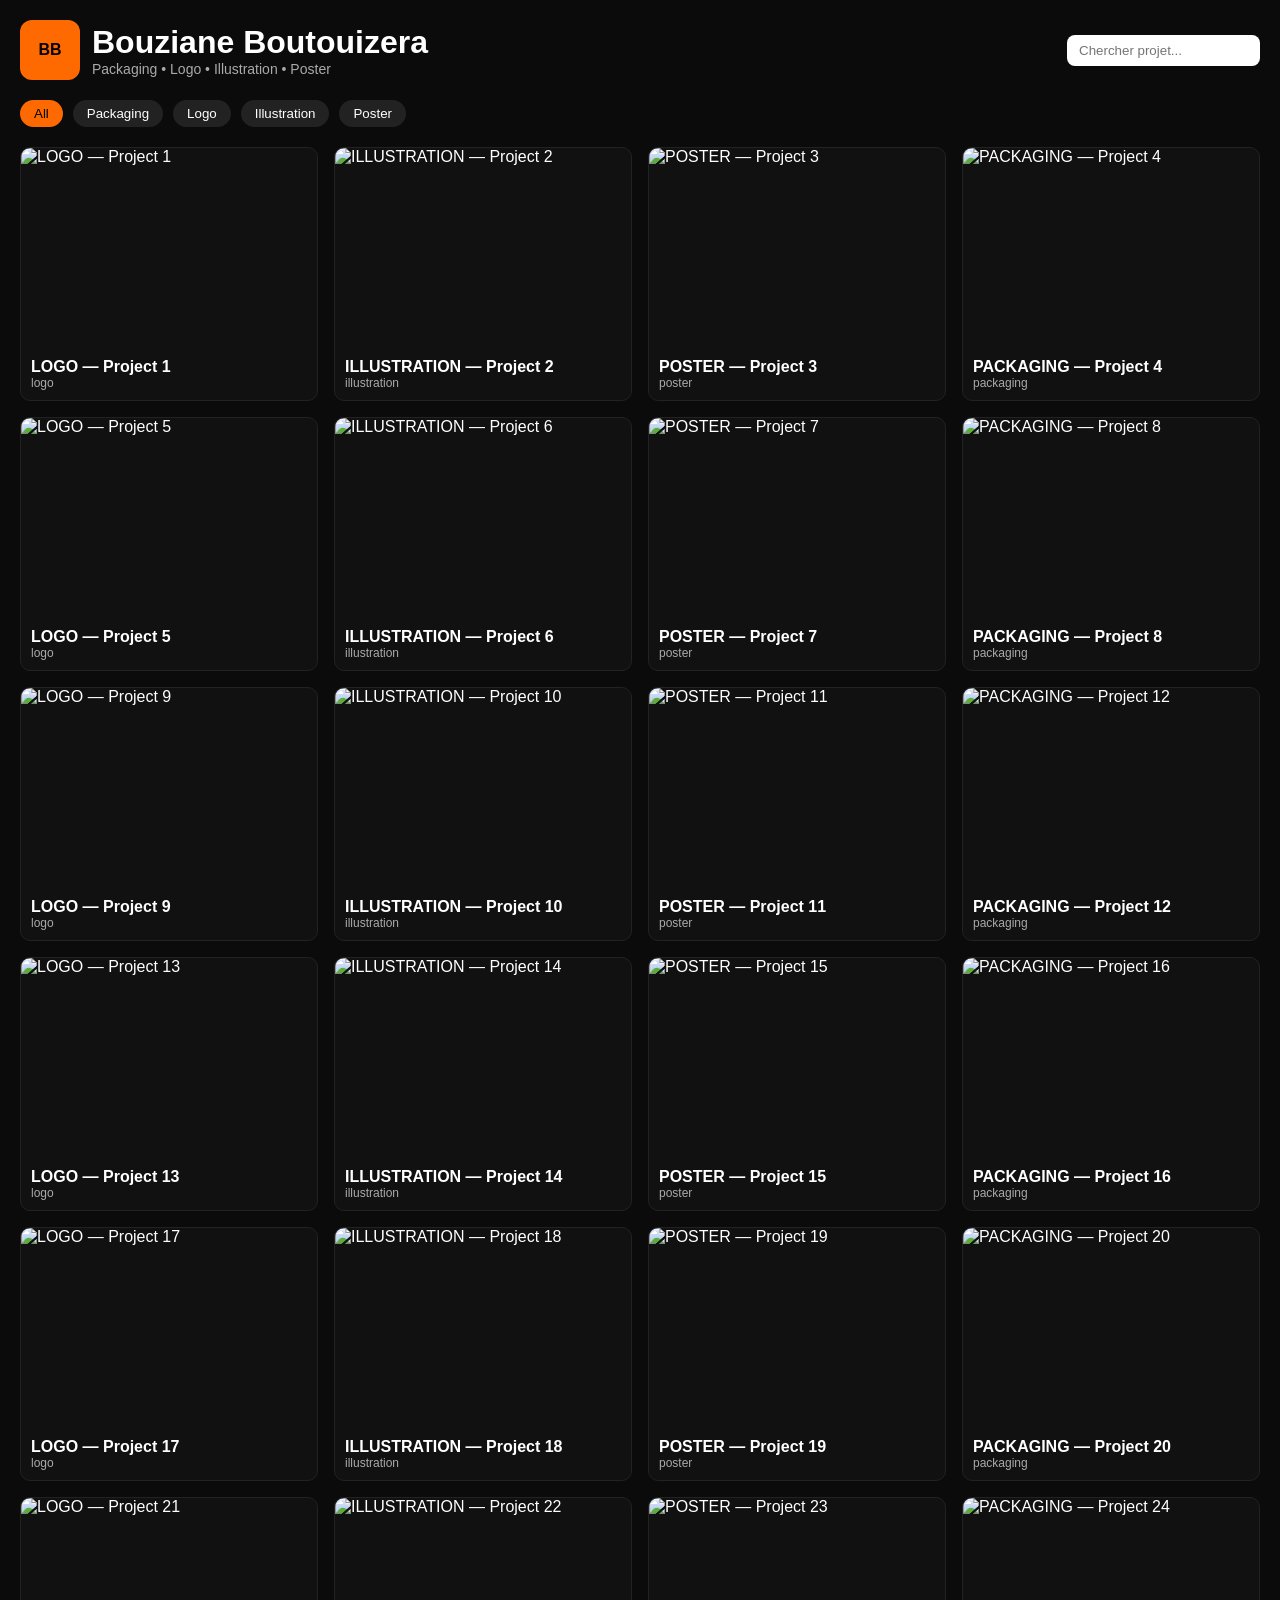
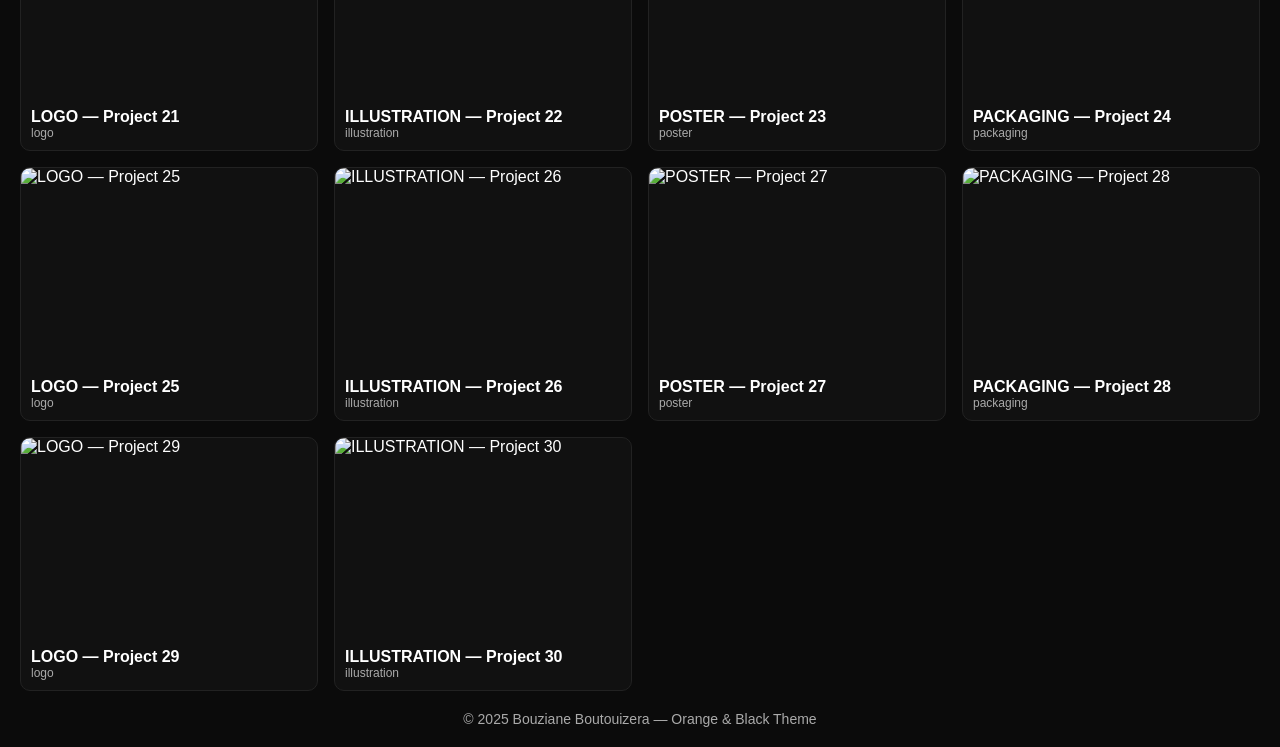
==== index.html @ 8f553ba3 "Add files via upload" ====
<!DOCTYPE html>
<html lang="fr">
<head>
  <meta charset="UTF-8">
  <meta name="viewport" content="width=device-width, initial-scale=1.0">
  <title>Bouziane Boutouizera — Portfolio</title>
  <link rel="stylesheet" href="style.css">
</head>
<body>
  <header>
    <div class="brand">
      <div class="logo">BB</div>
      <div>
        <h1>Bouziane Boutouizera</h1>
        <p class="lead">Packaging • Logo • Illustration • Poster</p>
      </div>
    </div>
    <div class="controls">
      <input id="search" class="search" placeholder="Chercher projet...">
    </div>
  </header>

  <nav class="filters">
    <button class="chip active" data-filter="all">All</button>
    <button class="chip" data-filter="packaging">Packaging</button>
    <button class="chip" data-filter="logo">Logo</button>
    <button class="chip" data-filter="illustration">Illustration</button>
    <button class="chip" data-filter="poster">Poster</button>
  </nav>

  <section id="gallery" class="gallery"></section>

  <div id="lightbox" class="lightbox">
    <button id="lbClose" class="lb-close">Close</button>
    <img id="lbImage" src="" alt="">
  </div>

  <footer>
    <p>© 2025 Bouziane Boutouizera — Orange & Black Theme</p>
  </footer>

  <script src="script.js"></script>
</body>
</html>
---- style.css ----
:root {
  --accent: #ff6a00;
  --bg: #0b0b0b;
  --muted: #aaa;
  --gap: 16px;
}

* { box-sizing: border-box; margin: 0; padding: 0; }
body {
  font-family: Arial, sans-serif;
  background: var(--bg);
  color: #fff;
  padding: 20px;
}

header {
  display: flex;
  justify-content: space-between;
  align-items: center;
  margin-bottom: 20px;
}

.brand { display: flex; align-items: center; gap: 12px; }
.logo {
  width: 60px; height: 60px; border-radius: 12px;
  background: var(--accent); display: flex; align-items: center;
  justify-content: center; font-weight: bold; color: #000;
}

.lead { color: var(--muted); font-size: 14px; }

.controls { display: flex; gap: 10px; }
.search {
  padding: 8px 12px; border-radius: 8px;
  border: none; outline: none;
}

.filters { margin-bottom: 20px; display: flex; gap: 10px; flex-wrap: wrap; }
.chip {
  padding: 6px 14px; border-radius: 20px;
  background: #222; color: #fff; cursor: pointer; border: none;
}
.chip.active { background: var(--accent); color: #000; }

.gallery {
  display: grid;
  grid-template-columns: repeat(auto-fill, minmax(280px, 1fr));
  gap: var(--gap);
}
.card {
  background: #111; border-radius: 10px; overflow: hidden; cursor: pointer;
  border: 1px solid #222;
}
.card img {
  width: 100%; height: 200px; object-fit: cover; display: block;
}
.meta { padding: 10px; }
.meta h3 { font-size: 16px; }
.meta p { font-size: 12px; color: var(--muted); }

.lightbox {
  position: fixed; inset: 0; display: none; place-items: center;
  background: rgba(0,0,0,0.8); z-index: 100;
}
.lightbox.open { display: grid; }
.lightbox img { max-width: 90%; max-height: 80%; border-radius: 8px; }
.lb-close {
  position: absolute; top: 20px; right: 20px;
  background: var(--accent); border: none; padding: 8px 12px;
  border-radius: 8px; font-weight: bold; cursor: pointer;
}

footer {
  margin-top: 20px; text-align: center; color: var(--muted); font-size: 14px;
}
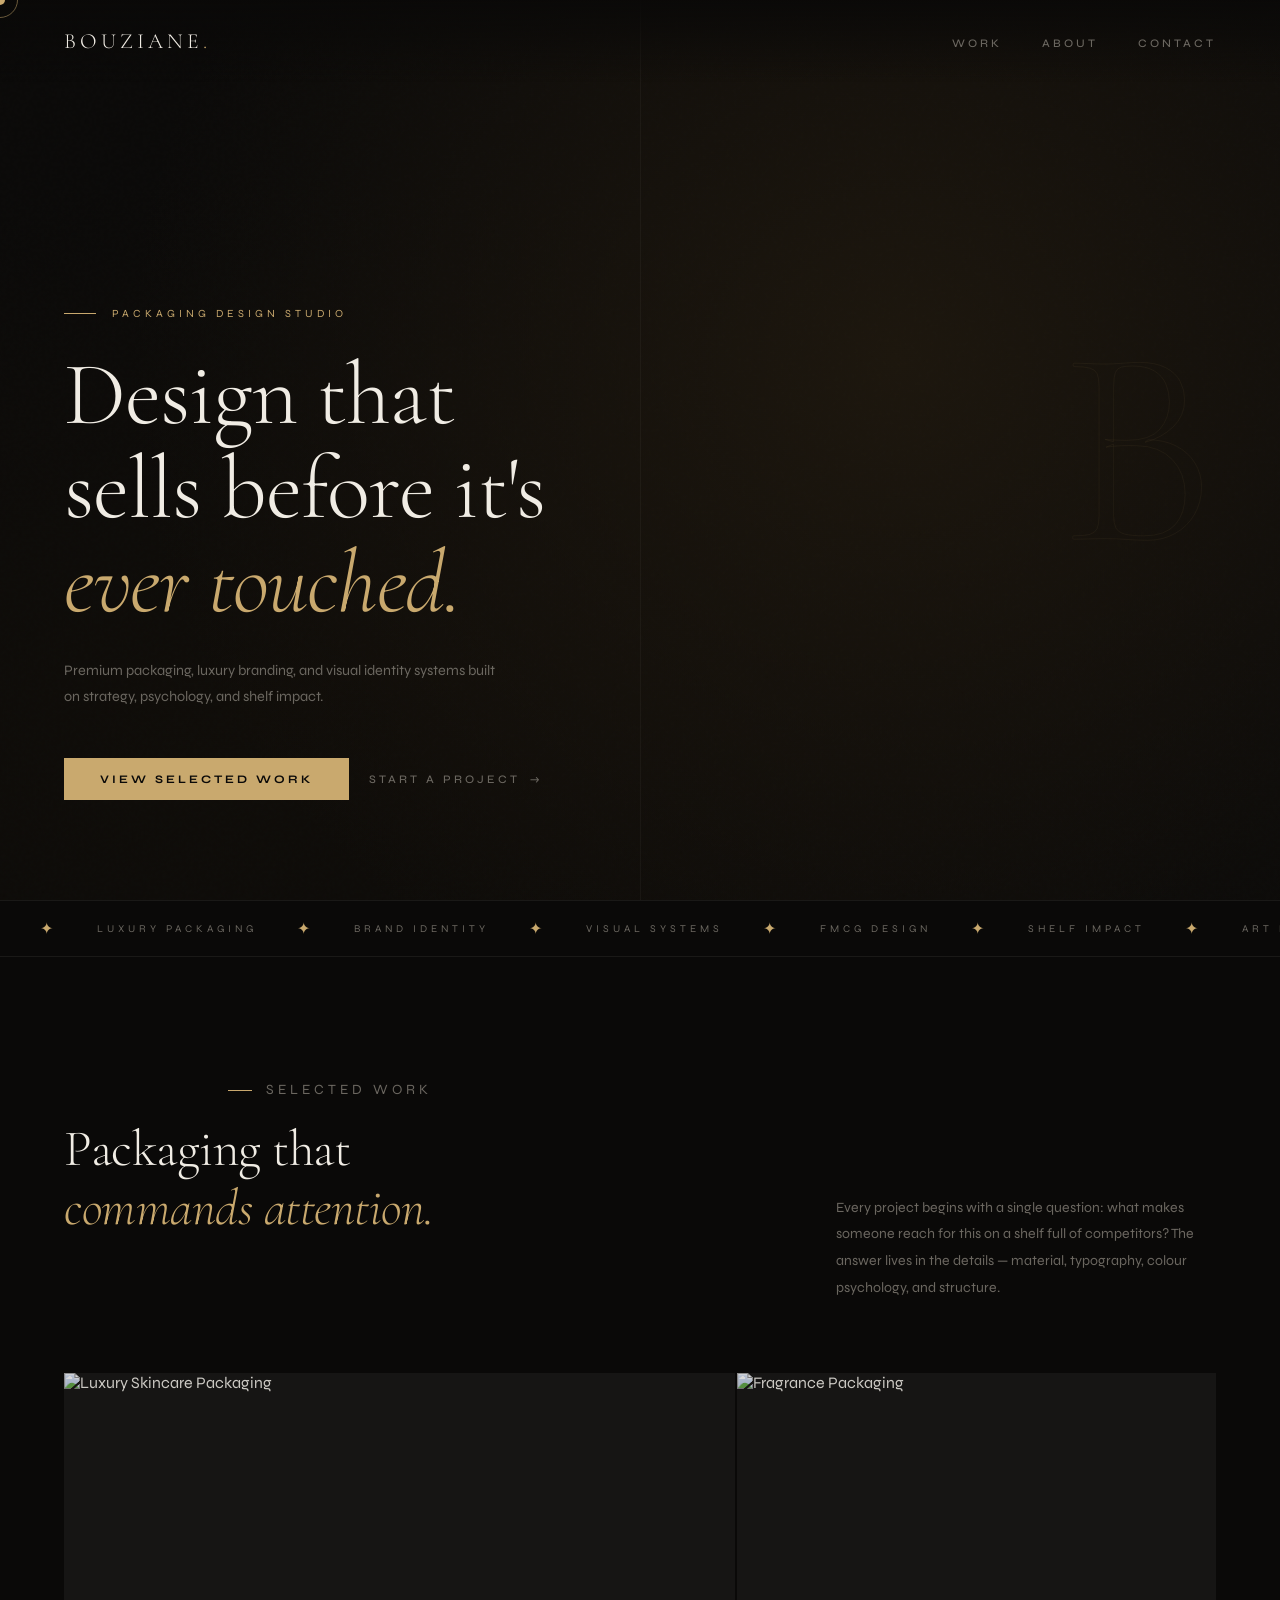
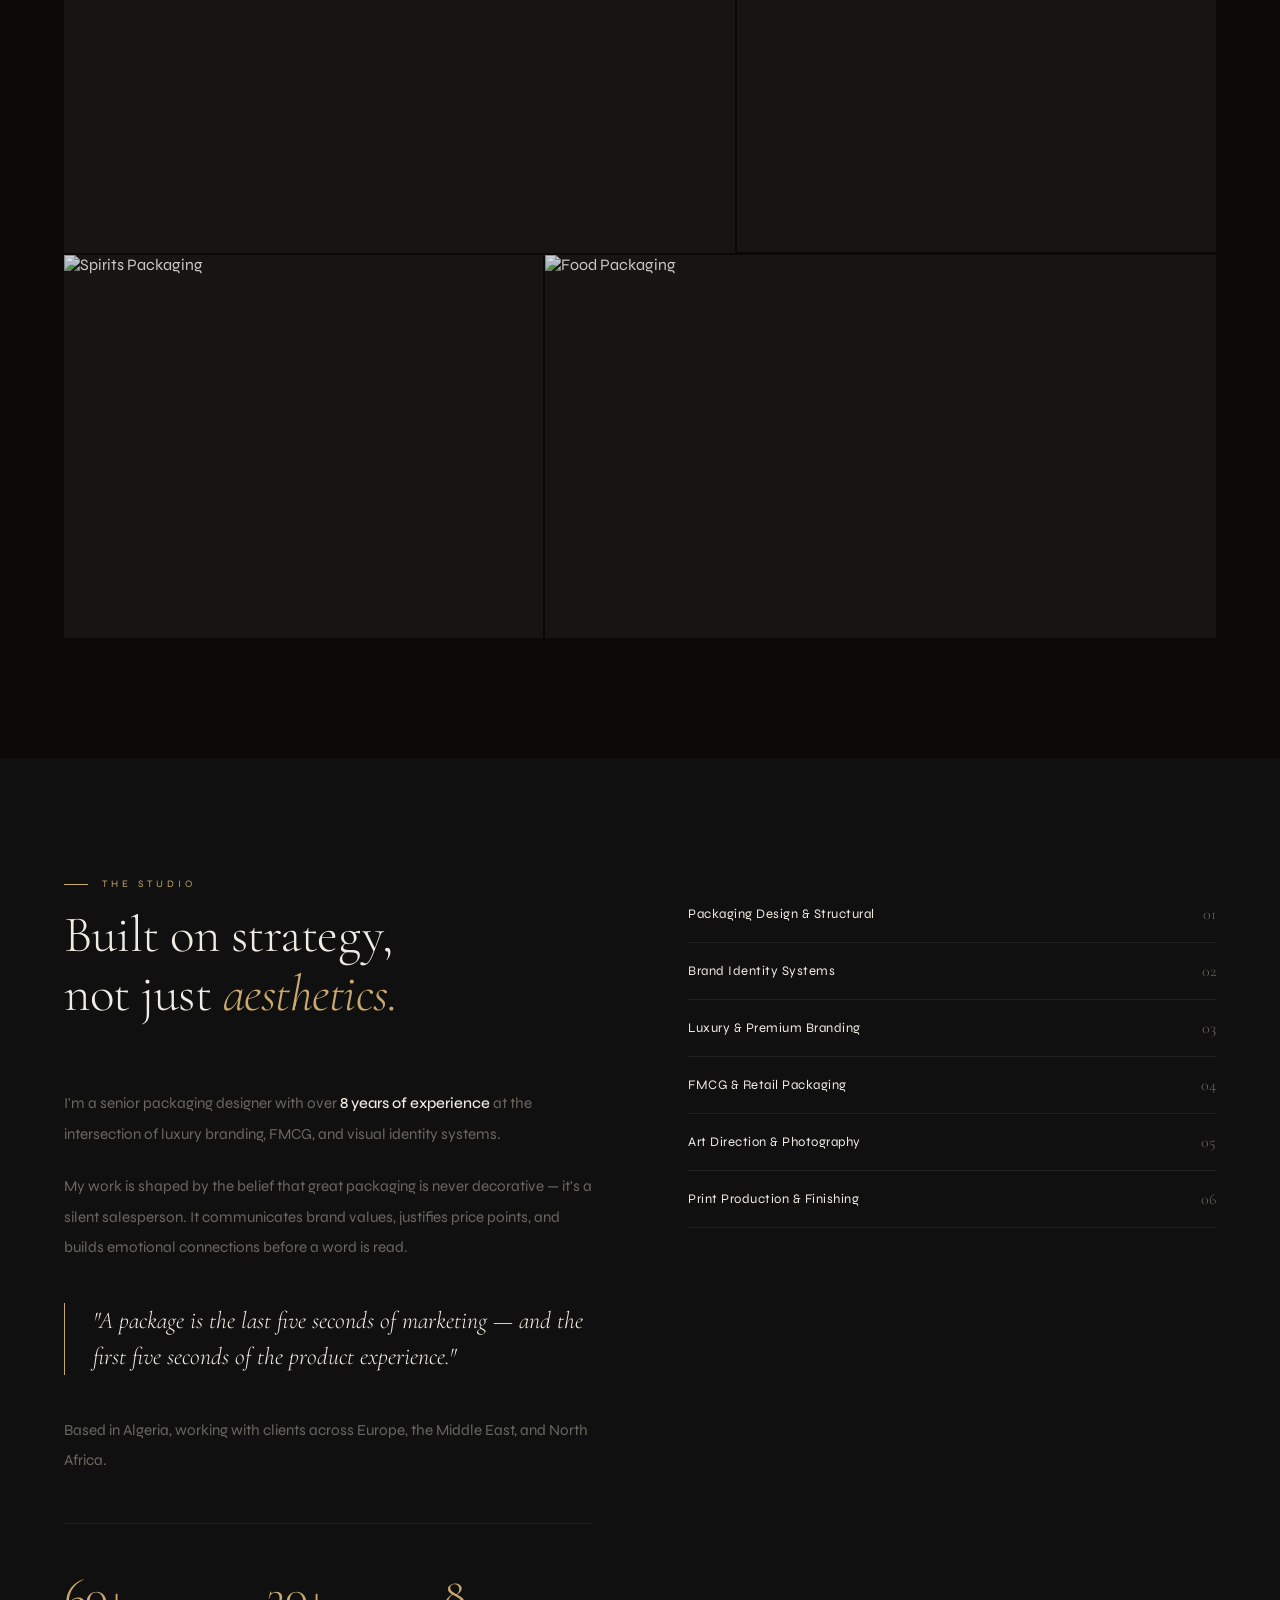
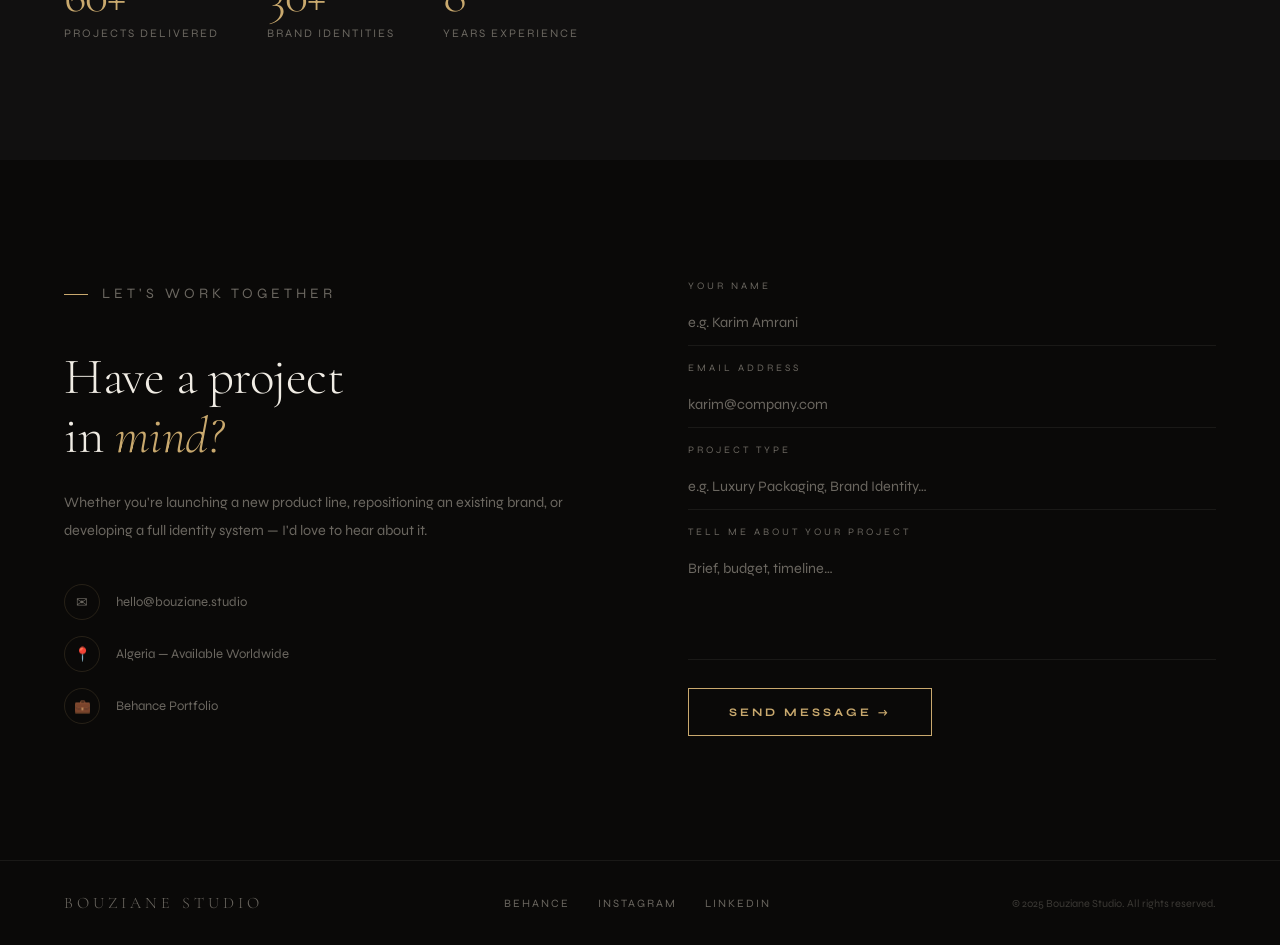
==== commit be87bcf3: "Redesign portfolio website with new features Updated the portfolio website to a new design with impr" ====
--- a/index.html
+++ b/index.html
@@ -1,44 +1,635 @@
 <!DOCTYPE html>
-<html lang="fr">
+<html lang="en">
 <head>
-  <meta charset="UTF-8">
-  <meta name="viewport" content="width=device-width, initial-scale=1.0">
-  <title>Bouziane Boutouizera — Portfolio</title>
-  <link rel="stylesheet" href="style.css">
+<meta charset="UTF-8"/>
+<meta name="viewport" content="width=device-width, initial-scale=1.0"/>
+<title>Bouziane Studio — Packaging Designer</title>
+<link href="https://fonts.googleapis.com/css2?family=Cormorant+Garamond:ital,wght@0,300;0,400;0,600;1,300;1,400&family=Syne:wght@400;500;700&display=swap" rel="stylesheet">
+<style>
+:root{
+  --bg:#0a0908;
+  --surface:#111010;
+  --card:#161514;
+  --text:#f0ece4;
+  --muted:#6b6760;
+  --accent:#c9a96e;
+  --accent2:#8a6e42;
+  --border:rgba(201,169,110,0.15);
+  --border-soft:rgba(240,236,228,0.07);
+}
+*{margin:0;padding:0;box-sizing:border-box;}
+html{scroll-behavior:smooth;}
+body{background:var(--bg);color:var(--text);font-family:'Syne',sans-serif;overflow-x:hidden;cursor:none;}
+
+/* CUSTOM CURSOR */
+.cursor{
+  position:fixed;width:10px;height:10px;background:var(--accent);
+  border-radius:50%;pointer-events:none;z-index:9999;
+  transform:translate(-50%,-50%);transition:transform 0.1s,width 0.3s,height 0.3s,background 0.3s;
+}
+.cursor-ring{
+  position:fixed;width:36px;height:36px;
+  border:1px solid rgba(201,169,110,0.5);
+  border-radius:50%;pointer-events:none;z-index:9998;
+  transform:translate(-50%,-50%);transition:transform 0.18s ease,width 0.3s,height 0.3s;
+}
+body:hover .cursor{opacity:1;}
+
+/* NAV */
+nav{
+  position:fixed;top:0;left:0;right:0;z-index:500;
+  display:flex;justify-content:space-between;align-items:center;
+  padding:28px 64px;
+  background:linear-gradient(to bottom,rgba(10,9,8,0.95),transparent);
+  mix-blend-mode:normal;
+}
+.nav-logo{
+  font-family:'Cormorant Garamond',serif;
+  font-size:1.35rem;font-weight:300;letter-spacing:4px;
+  text-transform:uppercase;color:var(--text);text-decoration:none;
+}
+.nav-logo span{color:var(--accent);}
+.nav-links{display:flex;gap:40px;list-style:none;}
+.nav-links a{
+  color:var(--muted);text-decoration:none;font-size:0.72rem;
+  letter-spacing:3px;text-transform:uppercase;font-weight:500;
+  transition:color 0.3s;position:relative;
+}
+.nav-links a::after{
+  content:'';position:absolute;bottom:-4px;left:0;width:0;height:1px;
+  background:var(--accent);transition:width 0.3s;
+}
+.nav-links a:hover{color:var(--accent);}
+.nav-links a:hover::after{width:100%;}
+
+/* HERO */
+.hero{
+  height:100vh;position:relative;display:flex;
+  align-items:flex-end;padding:0 64px 100px;overflow:hidden;
+}
+.hero-bg{
+  position:absolute;inset:0;
+  background:radial-gradient(ellipse 60% 80% at 70% 40%,#1c160d,transparent),
+             radial-gradient(ellipse 80% 60% at 20% 80%,#0f0c08,transparent),
+             var(--bg);
+}
+.hero-lines{
+  position:absolute;inset:0;overflow:hidden;opacity:0.04;
+}
+.hero-lines::before{
+  content:'';position:absolute;top:0;left:50%;
+  width:1px;height:100%;background:var(--text);
+}
+.noise-overlay{
+  position:absolute;inset:0;
+  background-image:url("data:image/svg+xml,%3Csvg viewBox='0 0 256 256' xmlns='http://www.w3.org/2000/svg'%3E%3Cfilter id='noise'%3E%3CfeTurbulence type='fractalNoise' baseFrequency='0.9' numOctaves='4' stitchTiles='stitch'/%3E%3C/filter%3E%3Crect width='100%25' height='100%25' filter='url(%23noise)' opacity='0.03'/%3E%3C/svg%3E");
+  opacity:0.4;pointer-events:none;
+}
+.hero-number{
+  position:absolute;top:50%;right:64px;transform:translateY(-50%);
+  font-family:'Cormorant Garamond',serif;font-size:22vw;font-weight:300;
+  color:transparent;-webkit-text-stroke:1px rgba(201,169,110,0.06);
+  line-height:1;pointer-events:none;user-select:none;
+  animation:driftUp 20s ease-in-out infinite alternate;
+}
+@keyframes driftUp{from{transform:translateY(-48%)} to{transform:translateY(-52%)}}
+
+.hero-content{position:relative;z-index:2;max-width:680px;}
+.hero-eyebrow{
+  font-size:0.68rem;letter-spacing:4px;text-transform:uppercase;
+  color:var(--accent);margin-bottom:28px;display:flex;align-items:center;gap:16px;
+  opacity:0;animation:fadeUp 1s 0.3s forwards;
+}
+.hero-eyebrow::before{content:'';width:32px;height:1px;background:var(--accent);}
+.hero h1{
+  font-family:'Cormorant Garamond',serif;
+  font-size:clamp(3.5rem,7vw,6rem);font-weight:300;line-height:1.05;
+  letter-spacing:-1px;margin-bottom:28px;
+  opacity:0;animation:fadeUp 1s 0.5s forwards;
+}
+.hero h1 em{font-style:italic;color:var(--accent);}
+.hero-desc{
+  font-size:0.9rem;color:var(--muted);max-width:440px;
+  line-height:1.8;margin-bottom:48px;font-weight:400;
+  opacity:0;animation:fadeUp 1s 0.7s forwards;
+}
+.hero-cta{
+  display:flex;gap:20px;align-items:center;
+  opacity:0;animation:fadeUp 1s 0.9s forwards;
+}
+.btn-gold{
+  display:inline-block;padding:14px 36px;
+  background:var(--accent);color:#0a0908;
+  font-size:0.72rem;letter-spacing:3px;text-transform:uppercase;font-weight:700;
+  text-decoration:none;border:none;cursor:none;
+  transition:background 0.3s,transform 0.3s;font-family:'Syne',sans-serif;
+}
+.btn-gold:hover{background:#e0bc84;transform:translateY(-2px);}
+.btn-ghost{
+  font-size:0.72rem;letter-spacing:3px;text-transform:uppercase;
+  color:var(--muted);text-decoration:none;
+  display:flex;align-items:center;gap:10px;
+  transition:color 0.3s;font-weight:500;
+}
+.btn-ghost::after{content:'→';transition:transform 0.3s;}
+.btn-ghost:hover{color:var(--text);}
+.btn-ghost:hover::after{transform:translateX(6px);}
+
+/* MARQUEE */
+.marquee-wrap{
+  border-top:1px solid var(--border-soft);
+  border-bottom:1px solid var(--border-soft);
+  padding:18px 0;overflow:hidden;
+  opacity:0;animation:fadeIn 1s 1.2s forwards;
+}
+.marquee-track{
+  display:flex;gap:0;
+  animation:marquee 24s linear infinite;
+  width:max-content;
+}
+.marquee-item{
+  font-size:0.65rem;letter-spacing:4px;text-transform:uppercase;
+  color:var(--muted);padding:0 40px;display:flex;align-items:center;gap:40px;
+  white-space:nowrap;
+}
+.marquee-item span{color:var(--accent);font-size:1rem;}
+@keyframes marquee{from{transform:translateX(0)} to{transform:translateX(-50%)}}
+
+/* SECTION BASE */
+section{padding:120px 64px;}
+.section-label{
+  font-size:0.62rem;letter-spacing:4px;text-transform:uppercase;
+  color:var(--accent);margin-bottom:16px;display:flex;align-items:center;gap:14px;
+}
+.section-label::before{content:'';width:24px;height:1px;background:var(--accent);}
+.section-title{
+  font-family:'Cormorant Garamond',serif;
+  font-size:clamp(2.2rem,4vw,3.5rem);font-weight:300;
+  line-height:1.15;letter-spacing:-0.5px;margin-bottom:64px;
+}
+.section-title em{font-style:italic;color:var(--accent);}
+
+/* WORK SECTION */
+#work{background:var(--bg);}
+.work-intro{
+  display:grid;grid-template-columns:1fr 1fr;
+  gap:4rem;align-items:end;margin-bottom:72px;
+}
+.work-intro p{
+  color:var(--muted);font-size:0.88rem;line-height:1.9;font-weight:400;
+  max-width:380px;margin-left:auto;
+}
+.projects-grid{
+  display:grid;grid-template-columns:repeat(12,1fr);
+  grid-auto-rows:min-content;gap:2px;
+}
+.project-item{
+  position:relative;overflow:hidden;cursor:none;
+  background:var(--card);
+}
+.project-item:nth-child(1){grid-column:span 7;aspect-ratio:7/5;}
+.project-item:nth-child(2){grid-column:span 5;aspect-ratio:5/5;}
+.project-item:nth-child(3){grid-column:span 5;aspect-ratio:5/4;}
+.project-item:nth-child(4){grid-column:span 7;aspect-ratio:7/4;}
+.project-item img{
+  width:100%;height:100%;object-fit:cover;
+  transition:transform 0.8s cubic-bezier(0.25,0.46,0.45,0.94),filter 0.5s;
+  filter:brightness(0.85) saturate(0.8);
+}
+.project-item:hover img{transform:scale(1.06);filter:brightness(0.7) saturate(1);}
+.project-overlay{
+  position:absolute;inset:0;
+  background:linear-gradient(to top,rgba(10,9,8,0.9) 0%,transparent 60%);
+  opacity:0;transition:opacity 0.4s;
+  display:flex;flex-direction:column;justify-content:flex-end;padding:32px;
+}
+.project-item:hover .project-overlay{opacity:1;}
+.project-tag{
+  font-size:0.62rem;letter-spacing:3px;text-transform:uppercase;
+  color:var(--accent);margin-bottom:8px;
+}
+.project-name{
+  font-family:'Cormorant Garamond',serif;font-size:1.6rem;font-weight:300;
+  letter-spacing:-0.3px;
+}
+.project-arrow{
+  position:absolute;top:24px;right:24px;
+  width:40px;height:40px;border:1px solid rgba(201,169,110,0.4);
+  border-radius:50%;display:flex;align-items:center;justify-content:center;
+  color:var(--accent);font-size:1rem;opacity:0;
+  transform:rotate(-45deg);transition:opacity 0.3s,transform 0.3s;
+}
+.project-item:hover .project-arrow{opacity:1;transform:rotate(0);}
+
+/* ABOUT */
+#about{background:var(--surface);}
+.about-layout{
+  display:grid;grid-template-columns:1fr 1fr;gap:6rem;align-items:start;
+}
+.about-text p{
+  color:var(--muted);font-size:0.95rem;line-height:2;margin-bottom:1.4rem;font-weight:400;
+}
+.about-text p strong{color:var(--text);font-weight:500;}
+.about-quote{
+  margin:40px 0;padding-left:28px;
+  border-left:1px solid var(--accent);
+}
+.about-quote p{
+  font-family:'Cormorant Garamond',serif;font-style:italic;
+  font-size:1.5rem;font-weight:300;line-height:1.5;
+  color:var(--text);margin:0;
+}
+.services-list{margin-top:8px;}
+.service-row{
+  display:flex;justify-content:space-between;align-items:center;
+  padding:18px 0;border-bottom:1px solid var(--border-soft);
+  transition:padding-left 0.3s;cursor:default;
+}
+.service-row:hover{padding-left:8px;}
+.service-row span:first-child{font-size:0.82rem;letter-spacing:0.5px;}
+.service-num{
+  font-family:'Cormorant Garamond',serif;font-size:1rem;
+  color:var(--muted);font-weight:300;
+}
+.stats-row{
+  display:flex;gap:48px;margin-top:48px;padding-top:48px;
+  border-top:1px solid var(--border-soft);
+}
+.stat-block span{display:block;}
+.stat-big{
+  font-family:'Cormorant Garamond',serif;font-size:3rem;font-weight:300;
+  letter-spacing:-1px;color:var(--accent);line-height:1;
+}
+.stat-desc{font-size:0.72rem;letter-spacing:2px;text-transform:uppercase;color:var(--muted);margin-top:6px;}
+
+/* CONTACT */
+#contact{
+  background:var(--bg);
+  display:grid;grid-template-columns:1fr 1fr;gap:6rem;align-items:start;
+}
+.contact-left .section-title{margin-bottom:24px;}
+.contact-left p{
+  color:var(--muted);font-size:0.9rem;line-height:1.9;margin-bottom:40px;
+}
+.contact-detail{
+  display:flex;align-items:center;gap:16px;
+  margin-bottom:16px;color:var(--muted);font-size:0.82rem;
+}
+.contact-detail a{color:var(--muted);text-decoration:none;transition:color 0.2s;}
+.contact-detail a:hover{color:var(--accent);}
+.contact-icon{
+  width:36px;height:36px;border:1px solid var(--border);
+  border-radius:50%;display:flex;align-items:center;justify-content:center;
+  font-size:0.85rem;flex-shrink:0;
+}
+.contact-form{display:flex;flex-direction:column;gap:16px;}
+.form-group{position:relative;}
+.form-group label{
+  display:block;font-size:0.62rem;letter-spacing:3px;
+  text-transform:uppercase;color:var(--muted);margin-bottom:8px;
+}
+.form-group input,
+.form-group textarea{
+  width:100%;padding:14px 0;
+  background:transparent;border:none;border-bottom:1px solid var(--border-soft);
+  color:var(--text);font-family:'Syne',sans-serif;font-size:0.9rem;
+  transition:border-color 0.3s;outline:none;resize:none;
+}
+.form-group input:focus,
+.form-group textarea:focus{border-bottom-color:var(--accent);}
+.form-group input::placeholder,
+.form-group textarea::placeholder{color:var(--muted);}
+.submit-btn{
+  margin-top:8px;padding:16px 40px;
+  background:transparent;border:1px solid var(--accent);
+  color:var(--accent);font-family:'Syne',sans-serif;
+  font-size:0.72rem;letter-spacing:3px;text-transform:uppercase;
+  font-weight:700;cursor:none;transition:background 0.3s,color 0.3s;
+  align-self:flex-start;
+}
+.submit-btn:hover{background:var(--accent);color:var(--bg);}
+
+/* FOOTER */
+footer{
+  padding:32px 64px;
+  border-top:1px solid var(--border-soft);
+  display:flex;justify-content:space-between;align-items:center;
+}
+.footer-logo{
+  font-family:'Cormorant Garamond',serif;font-size:1rem;
+  font-weight:300;letter-spacing:4px;text-transform:uppercase;color:var(--muted);
+}
+.footer-links{display:flex;gap:28px;}
+.footer-links a{
+  color:var(--muted);text-decoration:none;font-size:0.7rem;
+  letter-spacing:2px;text-transform:uppercase;transition:color 0.2s;
+}
+.footer-links a:hover{color:var(--accent);}
+.footer-copy{font-size:0.68rem;color:var(--muted);opacity:0.5;}
+
+/* LIGHTBOX */
+.lightbox{
+  position:fixed;inset:0;background:rgba(10,9,8,0.96);
+  display:none;align-items:center;justify-content:center;z-index:2000;
+  backdrop-filter:blur(12px);
+}
+.lightbox.open{display:flex;}
+.lightbox-inner{position:relative;max-width:85vw;}
+.lightbox img{
+  max-width:100%;max-height:85vh;display:block;
+  border:1px solid var(--border);
+}
+.lightbox-close{
+  position:fixed;top:32px;right:40px;
+  font-size:0.72rem;letter-spacing:3px;text-transform:uppercase;
+  color:var(--muted);cursor:none;background:none;border:none;
+  font-family:'Syne',sans-serif;transition:color 0.2s;
+}
+.lightbox-close:hover{color:var(--text);}
+
+/* SCROLL REVEAL */
+.reveal{opacity:0;transform:translateY(32px);transition:opacity 0.9s ease,transform 0.9s ease;}
+.reveal.visible{opacity:1;transform:none;}
+.reveal-delay-1{transition-delay:0.1s;}
+.reveal-delay-2{transition-delay:0.2s;}
+.reveal-delay-3{transition-delay:0.3s;}
+
+/* ANIMATIONS */
+@keyframes fadeUp{from{opacity:0;transform:translateY(20px)} to{opacity:1;transform:none}}
+@keyframes fadeIn{from{opacity:0} to{opacity:1}}
+
+/* RESPONSIVE */
+@media(max-width:960px){
+  nav{padding:20px 24px;}
+  .hero{padding:0 24px 80px;}
+  .hero-number{display:none;}
+  section{padding:80px 24px;}
+  .work-intro{grid-template-columns:1fr;}
+  .projects-grid{grid-template-columns:1fr 1fr;grid-auto-rows:auto;}
+  .project-item:nth-child(n){grid-column:span 1;aspect-ratio:4/3;}
+  .about-layout{grid-template-columns:1fr;gap:3rem;}
+  #contact{grid-template-columns:1fr;gap:3rem;}
+  footer{flex-direction:column;gap:16px;text-align:center;}
+}
+</style>
 </head>
 <body>
-  <header>
-    <div class="brand">
-      <div class="logo">BB</div>
-      <div>
-        <h1>Bouziane Boutouizera</h1>
-        <p class="lead">Packaging • Logo • Illustration • Poster</p>
-      </div>
-    </div>
-    <div class="controls">
-      <input id="search" class="search" placeholder="Chercher projet...">
-    </div>
-  </header>
-
-  <nav class="filters">
-    <button class="chip active" data-filter="all">All</button>
-    <button class="chip" data-filter="packaging">Packaging</button>
-    <button class="chip" data-filter="logo">Logo</button>
-    <button class="chip" data-filter="illustration">Illustration</button>
-    <button class="chip" data-filter="poster">Poster</button>
-  </nav>
-
-  <section id="gallery" class="gallery"></section>
-
-  <div id="lightbox" class="lightbox">
-    <button id="lbClose" class="lb-close">Close</button>
-    <img id="lbImage" src="" alt="">
-  </div>
-
-  <footer>
-    <p>© 2025 Bouziane Boutouizera — Orange & Black Theme</p>
-  </footer>
-
-  <script src="script.js"></script>
+
+<div class="cursor" id="cursor"></div>
+<div class="cursor-ring" id="cursorRing"></div>
+
+<nav>
+  <a href="#" class="nav-logo">Bouziane<span>.</span></a>
+  <ul class="nav-links">
+    <li><a href="#work">Work</a></li>
+    <li><a href="#about">About</a></li>
+    <li><a href="#contact">Contact</a></li>
+  </ul>
+</nav>
+
+<!-- HERO -->
+<section class="hero">
+  <div class="hero-bg"></div>
+  <div class="hero-lines"></div>
+  <div class="noise-overlay"></div>
+  <div class="hero-number">B</div>
+  <div class="hero-content">
+    <p class="hero-eyebrow">Packaging Design Studio</p>
+    <h1>Design that<br>sells before it's<br><em>ever touched.</em></h1>
+    <p class="hero-desc">Premium packaging, luxury branding, and visual identity systems built on strategy, psychology, and shelf impact.</p>
+    <div class="hero-cta">
+      <a href="#work" class="btn-gold">View Selected Work</a>
+      <a href="#contact" class="btn-ghost">Start a Project</a>
+    </div>
+  </div>
+</section>
+
+<div class="marquee-wrap">
+  <div class="marquee-track">
+    <div class="marquee-item"><span>✦</span> Luxury Packaging <span>✦</span> Brand Identity <span>✦</span> Visual Systems <span>✦</span> FMCG Design <span>✦</span> Shelf Impact <span>✦</span> Art Direction</div>
+    <div class="marquee-item"><span>✦</span> Luxury Packaging <span>✦</span> Brand Identity <span>✦</span> Visual Systems <span>✦</span> FMCG Design <span>✦</span> Shelf Impact <span>✦</span> Art Direction</div>
+  </div>
+</div>
+
+<!-- WORK -->
+<section id="work">
+  <div class="work-intro reveal">
+    <div>
+      <p class="section-label">Selected Work</p>
+      <h2 class="section-title">Packaging that<br><em>commands attention.</em></h2>
+    </div>
+    <p>Every project begins with a single question: what makes someone reach for this on a shelf full of competitors? The answer lives in the details — material, typography, colour psychology, and structure.</p>
+  </div>
+
+  <div class="projects-grid reveal">
+    <div class="project-item">
+      <img src="https://images.unsplash.com/photo-1601049541289-9b1b7c7f5d20?w=900&q=80" alt="Luxury Skincare Packaging" loading="lazy">
+      <div class="project-overlay">
+        <p class="project-tag">Luxury Skincare</p>
+        <p class="project-name">Lumière Cosmetics</p>
+      </div>
+      <div class="project-arrow">↗</div>
+    </div>
+    <div class="project-item">
+      <img src="https://images.unsplash.com/photo-1558618666-fcd25c85cd64?w=700&q=80" alt="Fragrance Packaging" loading="lazy">
+      <div class="project-overlay">
+        <p class="project-tag">Fragrance</p>
+        <p class="project-name">Noir Collection</p>
+      </div>
+      <div class="project-arrow">↗</div>
+    </div>
+    <div class="project-item">
+      <img src="https://images.unsplash.com/photo-1615486364462-ef6363c0c3f1?w=700&q=80" alt="Spirits Packaging" loading="lazy">
+      <div class="project-overlay">
+        <p class="project-tag">Premium Spirits</p>
+        <p class="project-name">Reserve Edition</p>
+      </div>
+      <div class="project-arrow">↗</div>
+    </div>
+    <div class="project-item">
+      <img src="https://images.unsplash.com/photo-1525904097878-94fb15835963?w=900&q=80" alt="Food Packaging" loading="lazy">
+      <div class="project-overlay">
+        <p class="project-tag">Artisan Food</p>
+        <p class="project-name">Maison Delice</p>
+      </div>
+      <div class="project-arrow">↗</div>
+    </div>
+  </div>
+</section>
+
+<!-- ABOUT -->
+<section id="about">
+  <div class="about-layout">
+    <div>
+      <p class="section-label reveal">The Studio</p>
+      <h2 class="section-title reveal">Built on strategy,<br>not just <em>aesthetics.</em></h2>
+      <div class="about-text reveal">
+        <p>I'm a senior packaging designer with over <strong>8 years of experience</strong> at the intersection of luxury branding, FMCG, and visual identity systems.</p>
+        <p>My work is shaped by the belief that great packaging is never decorative — it's a silent salesperson. It communicates brand values, justifies price points, and builds emotional connections before a word is read.</p>
+        <div class="about-quote">
+          <p>"A package is the last five seconds of marketing — and the first five seconds of the product experience."</p>
+        </div>
+        <p>Based in Algeria, working with clients across Europe, the Middle East, and North Africa.</p>
+      </div>
+      <div class="stats-row reveal">
+        <div class="stat-block">
+          <span class="stat-big">60+</span>
+          <span class="stat-desc">Projects Delivered</span>
+        </div>
+        <div class="stat-block">
+          <span class="stat-big">30+</span>
+          <span class="stat-desc">Brand Identities</span>
+        </div>
+        <div class="stat-block">
+          <span class="stat-big">8</span>
+          <span class="stat-desc">Years Experience</span>
+        </div>
+      </div>
+    </div>
+    <div>
+      <div class="services-list reveal">
+        <div class="service-row">
+          <span>Packaging Design & Structural</span>
+          <span class="service-num">01</span>
+        </div>
+        <div class="service-row">
+          <span>Brand Identity Systems</span>
+          <span class="service-num">02</span>
+        </div>
+        <div class="service-row">
+          <span>Luxury & Premium Branding</span>
+          <span class="service-num">03</span>
+        </div>
+        <div class="service-row">
+          <span>FMCG & Retail Packaging</span>
+          <span class="service-num">04</span>
+        </div>
+        <div class="service-row">
+          <span>Art Direction & Photography</span>
+          <span class="service-num">05</span>
+        </div>
+        <div class="service-row">
+          <span>Print Production & Finishing</span>
+          <span class="service-num">06</span>
+        </div>
+      </div>
+    </div>
+  </div>
+</section>
+
+<!-- CONTACT -->
+<section id="contact">
+  <div class="contact-left reveal">
+    <p class="section-label">Let's Work Together</p>
+    <h2 class="section-title">Have a project<br>in <em>mind?</em></h2>
+    <p>Whether you're launching a new product line, repositioning an existing brand, or developing a full identity system — I'd love to hear about it.</p>
+    <div class="contact-detail">
+      <div class="contact-icon">✉</div>
+      <a href="mailto:hello@bouziane.studio">hello@bouziane.studio</a>
+    </div>
+    <div class="contact-detail">
+      <div class="contact-icon">📍</div>
+      <span>Algeria — Available Worldwide</span>
+    </div>
+    <div class="contact-detail">
+      <div class="contact-icon">💼</div>
+      <a href="https://behance.net" target="_blank">Behance Portfolio</a>
+    </div>
+  </div>
+  <div class="reveal reveal-delay-2">
+    <form class="contact-form" onsubmit="handleSubmit(event)">
+      <div class="form-group">
+        <label>Your Name</label>
+        <input type="text" placeholder="e.g. Karim Amrani" required/>
+      </div>
+      <div class="form-group">
+        <label>Email Address</label>
+        <input type="email" placeholder="karim@company.com" required/>
+      </div>
+      <div class="form-group">
+        <label>Project Type</label>
+        <input type="text" placeholder="e.g. Luxury Packaging, Brand Identity…"/>
+      </div>
+      <div class="form-group">
+        <label>Tell Me About Your Project</label>
+        <textarea rows="5" placeholder="Brief, budget, timeline…"></textarea>
+      </div>
+      <button type="submit" class="submit-btn" id="submitBtn">Send Message →</button>
+    </form>
+  </div>
+</section>
+
+<footer>
+  <div class="footer-logo">Bouziane Studio</div>
+  <div class="footer-links">
+    <a href="https://behance.net" target="_blank">Behance</a>
+    <a href="https://instagram.com" target="_blank">Instagram</a>
+    <a href="https://linkedin.com" target="_blank">LinkedIn</a>
+  </div>
+  <p class="footer-copy">© 2025 Bouziane Studio. All rights reserved.</p>
+</footer>
+
+<!-- LIGHTBOX -->
+<div class="lightbox" id="lightbox">
+  <button class="lightbox-close" onclick="closeLightbox()">Close ✕</button>
+  <div class="lightbox-inner">
+    <img id="lightboxImg" src="" alt=""/>
+  </div>
+</div>
+
+<script>
+// Custom cursor
+const cursor = document.getElementById('cursor');
+const ring   = document.getElementById('cursorRing');
+let mx=0, my=0, rx=0, ry=0;
+document.addEventListener('mousemove', e => { mx=e.clientX; my=e.clientY; cursor.style.left=mx+'px'; cursor.style.top=my+'px'; });
+(function animRing(){
+  rx += (mx - rx) * 0.12;
+  ry += (my - ry) * 0.12;
+  ring.style.left = rx + 'px';
+  ring.style.top  = ry + 'px';
+  requestAnimationFrame(animRing);
+})();
+document.querySelectorAll('a,button,.project-item').forEach(el => {
+  el.addEventListener('mouseenter', () => { cursor.style.width='6px'; cursor.style.height='6px'; ring.style.width='52px'; ring.style.height='52px'; });
+  el.addEventListener('mouseleave', () => { cursor.style.width='10px'; cursor.style.height='10px'; ring.style.width='36px'; ring.style.height='36px'; });
+});
+
+// Lightbox
+document.querySelectorAll('.project-item').forEach(item => {
+  item.addEventListener('click', () => {
+    const img = item.querySelector('img');
+    document.getElementById('lightboxImg').src = img.src;
+    document.getElementById('lightbox').classList.add('open');
+  });
+});
+function closeLightbox(){
+  document.getElementById('lightbox').classList.remove('open');
+}
+document.getElementById('lightbox').addEventListener('click', e => {
+  if(e.target === e.currentTarget) closeLightbox();
+});
+document.addEventListener('keydown', e => { if(e.key==='Escape') closeLightbox(); });
+
+// Scroll reveal
+const obs = new IntersectionObserver(entries => {
+  entries.forEach(e => { if(e.isIntersecting) e.target.classList.add('visible'); });
+}, { threshold: 0.08 });
+document.querySelectorAll('.reveal').forEach(el => obs.observe(el));
+
+// Form submit
+function handleSubmit(e){
+  e.preventDefault();
+  const btn = document.getElementById('submitBtn');
+  btn.textContent = 'Sending…';
+  btn.disabled = true;
+  setTimeout(() => {
+    btn.textContent = 'Message Sent ✓';
+    btn.style.borderColor = '#4ade80';
+    btn.style.color = '#4ade80';
+    e.target.reset();
+  }, 1400);
+}
+</script>
 </body>
 </html>
